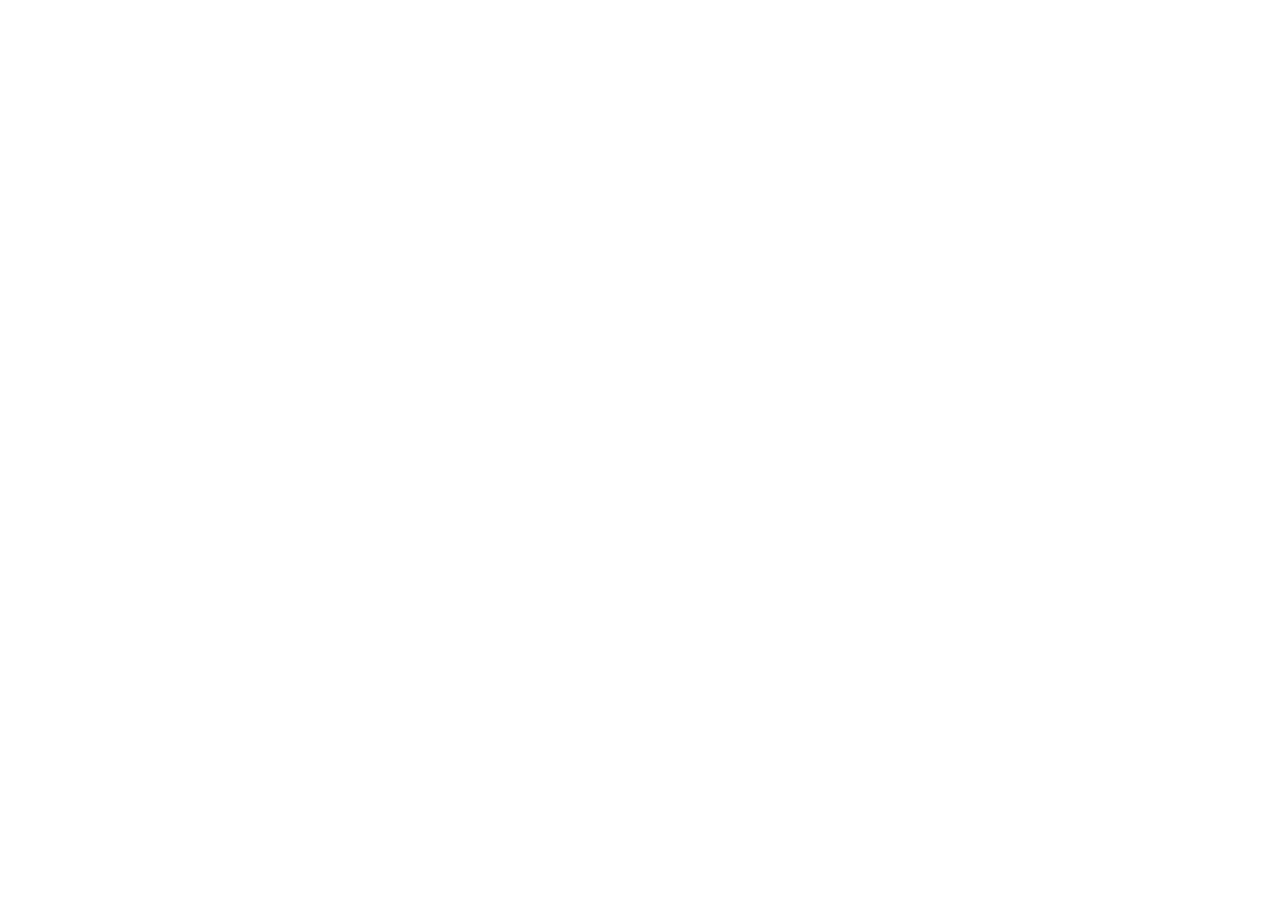
==== index.html @ 3bfc8def "habe you seen a alien" ====
<!DOCTYPE html>
<html>
<head>
  <!--
    If you are serving your web app in a path other than the root, change the
    href value below to reflect the base path you are serving from.

    The path provided below has to start and end with a slash "/" in order for
    it to work correctly.

    For more details:
    * https://developer.mozilla.org/en-US/docs/Web/HTML/Element/base

    This is a placeholder for base href that will be replaced by the value of
    the `--base-href` argument provided to `flutter build`.
  -->
  <base href="/">

  <meta charset="UTF-8">
  <meta content="IE=Edge" http-equiv="X-UA-Compatible">
  <meta name="description" content="A new Flutter project.">

  <!-- iOS meta tags & icons -->
  <meta name="apple-mobile-web-app-capable" content="yes">
  <meta name="apple-mobile-web-app-status-bar-style" content="black">
  <meta name="apple-mobile-web-app-title" content="myapp">
  <link rel="apple-touch-icon" href="icons/Icon-192.png">

  <!-- Favicon -->
  <link rel="icon" type="image/png" href="favicon.png"/>

  <title>myapp</title>
  <link rel="manifest" href="manifest.json">
</head>
<body>
  <script src="flutter_bootstrap.js" async></script>
</body>
</html>
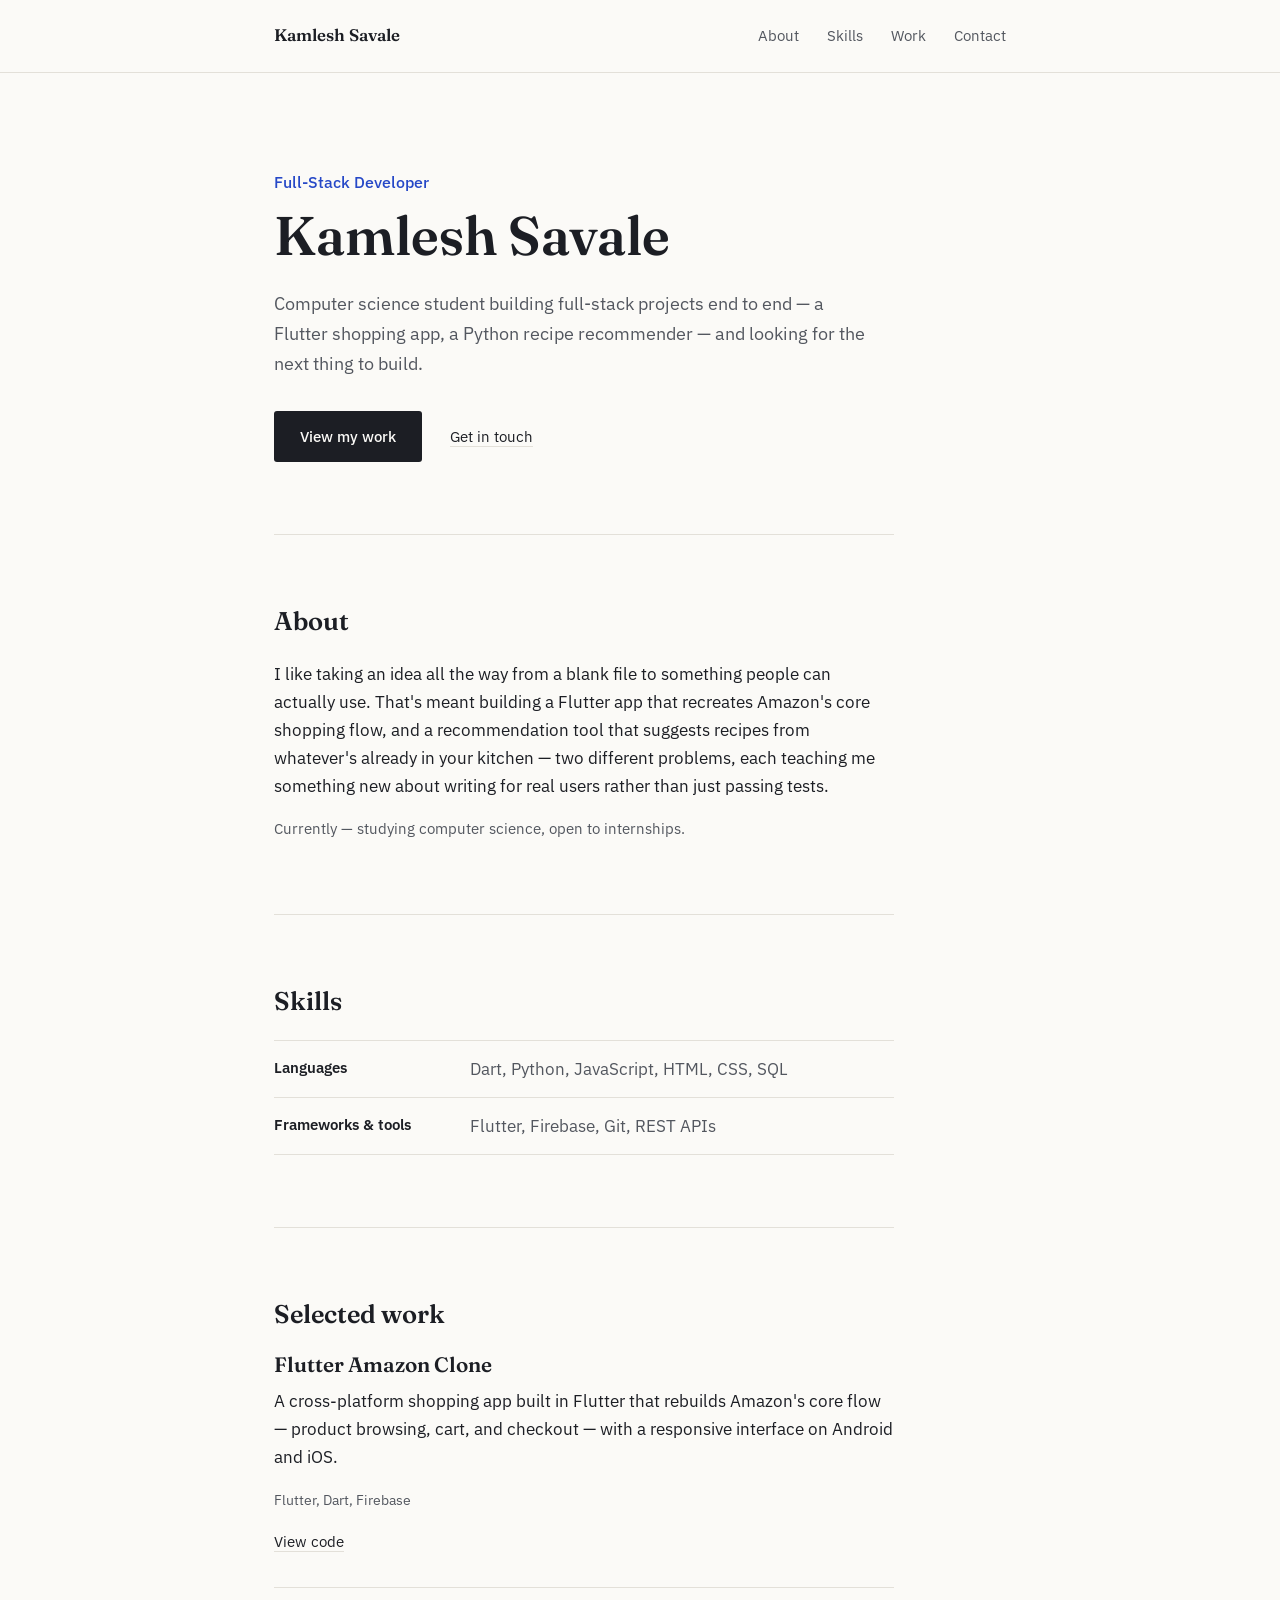
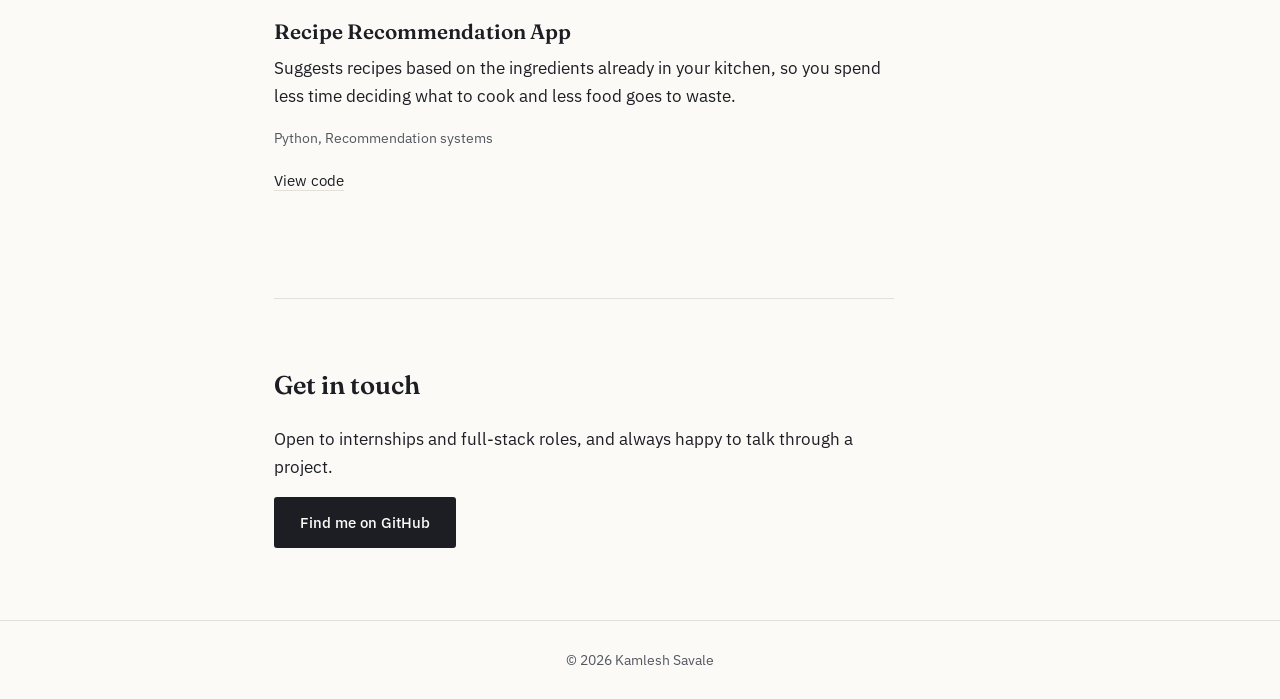
==== commit d88a2f5b: "Replace Flutter site with portfolio" ====
--- a/index.html
+++ b/index.html
@@ -1,38 +1,112 @@
 <!DOCTYPE html>
-<html>
+<html lang="en">
 <head>
-  <!--
-    If you are serving your web app in a path other than the root, change the
-    href value below to reflect the base path you are serving from.
-
-    The path provided below has to start and end with a slash "/" in order for
-    it to work correctly.
-
-    For more details:
-    * https://developer.mozilla.org/en-US/docs/Web/HTML/Element/base
-
-    This is a placeholder for base href that will be replaced by the value of
-    the `--base-href` argument provided to `flutter build`.
-  -->
-  <base href="/">
-
-  <meta charset="UTF-8">
-  <meta content="IE=Edge" http-equiv="X-UA-Compatible">
-  <meta name="description" content="A new Flutter project.">
-
-  <!-- iOS meta tags & icons -->
-  <meta name="apple-mobile-web-app-capable" content="yes">
-  <meta name="apple-mobile-web-app-status-bar-style" content="black">
-  <meta name="apple-mobile-web-app-title" content="myapp">
-  <link rel="apple-touch-icon" href="icons/Icon-192.png">
-
-  <!-- Favicon -->
-  <link rel="icon" type="image/png" href="favicon.png"/>
-
-  <title>myapp</title>
-  <link rel="manifest" href="manifest.json">
+<meta charset="UTF-8">
+<meta name="viewport" content="width=device-width, initial-scale=1.0">
+<title>Kamlesh Savale — Full-Stack Developer</title>
+<meta name="description" content="Portfolio of Kamlesh Savale, a computer science student and full-stack developer working across Flutter and Python.">
+<link rel="icon" href="data:image/svg+xml,<svg xmlns=%22http://www.w3.org/2000/svg%22 viewBox=%220 0 100 100%22><text y=%22.9em%22 font-size=%2290%22>💻</text></svg>">
+<link rel="preconnect" href="https://fonts.googleapis.com">
+<link rel="preconnect" href="https://fonts.gstatic.com" crossorigin>
+<link href="https://fonts.googleapis.com/css2?family=Fraunces:wght@400;500;600&family=IBM+Plex+Sans:wght@400;500;600;700&display=swap" rel="stylesheet">
+<link rel="stylesheet" href="style.css">
 </head>
 <body>
-  <script src="flutter_bootstrap.js" async></script>
+
+<header class="site-header">
+  <div class="header-inner">
+    <a href="#top" class="logo">Kamlesh Savale</a>
+    <nav class="site-nav" id="siteNav">
+      <a href="#about">About</a>
+      <a href="#skills">Skills</a>
+      <a href="#work">Work</a>
+      <a href="#contact">Contact</a>
+    </nav>
+    <button class="nav-toggle" id="navToggle" aria-expanded="false" aria-controls="siteNav">Menu</button>
+  </div>
+</header>
+
+<main id="top">
+  <section class="hero">
+    <p class="role">Full-Stack Developer</p>
+    <h1>Kamlesh Savale</h1>
+    <p class="intro">
+      Computer science student building full-stack projects end to end — a Flutter
+      shopping app, a Python recipe recommender — and looking for the next thing to build.
+    </p>
+    <div class="hero-actions">
+      <a href="#work" class="btn">View my work</a>
+      <a href="#contact" class="text-link">Get in touch</a>
+    </div>
+  </section>
+
+  <section id="about" class="section">
+    <h2>About</h2>
+    <div class="about-body">
+      <p>
+        I like taking an idea all the way from a blank file to something people can
+        actually use. That's meant building a Flutter app that recreates Amazon's core
+        shopping flow, and a recommendation tool that suggests recipes from whatever's
+        already in your kitchen — two different problems, each teaching me something new
+        about writing for real users rather than just passing tests.
+      </p>
+      <p class="status-line">Currently — studying computer science, open to internships.</p>
+    </div>
+  </section>
+
+  <section id="skills" class="section">
+    <h2>Skills</h2>
+    <dl class="skills-list">
+      <div class="skills-row">
+        <dt>Languages</dt>
+        <dd>Dart, Python, JavaScript, HTML, CSS, SQL</dd>
+      </div>
+      <div class="skills-row">
+        <dt>Frameworks &amp; tools</dt>
+        <dd>Flutter, Firebase, Git, REST APIs</dd>
+      </div>
+    </dl>
+  </section>
+
+  <section id="work" class="section">
+    <h2>Selected work</h2>
+
+    <article class="project">
+      <h3>Flutter Amazon Clone</h3>
+      <p>
+        A cross-platform shopping app built in Flutter that rebuilds Amazon's core
+        flow — product browsing, cart, and checkout — with a responsive interface on
+        Android and iOS.
+      </p>
+      <p class="project-meta">Flutter, Dart, Firebase</p>
+      <a href="https://github.com/Kamlesh2112" target="_blank" rel="noopener" class="text-link">View code</a>
+    </article>
+
+    <article class="project">
+      <h3>Recipe Recommendation App</h3>
+      <p>
+        Suggests recipes based on the ingredients already in your kitchen, so you spend
+        less time deciding what to cook and less food goes to waste.
+      </p>
+      <p class="project-meta">Python, Recommendation systems</p>
+      <a href="https://github.com/Kamlesh2112" target="_blank" rel="noopener" class="text-link">View code</a>
+    </article>
+  </section>
+
+  <section id="contact" class="section">
+    <h2>Get in touch</h2>
+    <p>
+      Open to internships and full-stack roles, and always happy to talk through a
+      project.
+    </p>
+    <a href="https://github.com/Kamlesh2112" target="_blank" rel="noopener" class="btn">Find me on GitHub</a>
+  </section>
+</main>
+
+<footer class="site-footer">
+  <p>&copy; <span id="year"></span> Kamlesh Savale</p>
+</footer>
+
+<script src="script.js"></script>
 </body>
 </html>
--- a/style.css
+++ b/style.css
@@ -0,0 +1,303 @@
+* {
+  margin: 0;
+  padding: 0;
+  box-sizing: border-box;
+}
+
+:root {
+  --bg: #FBFAF7;
+  --ink: #1C1E24;
+  --muted: #53575F;
+  --accent: #2648C7;
+  --line: #E3E0D9;
+  --font-display: 'Fraunces', serif;
+  --font-body: 'IBM Plex Sans', sans-serif;
+  --measure: 62ch;
+}
+
+html {
+  scroll-behavior: smooth;
+}
+
+body {
+  background: var(--bg);
+  color: var(--ink);
+  font-family: var(--font-body);
+  font-size: 17px;
+  line-height: 1.65;
+}
+
+h1, h2, h3 {
+  font-family: var(--font-display);
+  font-weight: 600;
+  line-height: 1.15;
+}
+
+a {
+  color: inherit;
+}
+
+:focus-visible {
+  outline: 2px solid var(--accent);
+  outline-offset: 3px;
+}
+
+/* Header */
+.site-header {
+  border-bottom: 1px solid var(--line);
+}
+
+.header-inner {
+  max-width: 780px;
+  margin: 0 auto;
+  padding: 22px 24px;
+  display: flex;
+  align-items: center;
+  justify-content: space-between;
+  gap: 24px;
+  position: relative;
+}
+
+.logo {
+  font-family: var(--font-display);
+  font-weight: 600;
+  font-size: 1.05rem;
+  text-decoration: none;
+}
+
+.site-nav {
+  display: flex;
+  gap: 28px;
+}
+
+.site-nav a {
+  text-decoration: none;
+  font-size: 0.95rem;
+  color: var(--muted);
+  transition: color 0.15s ease;
+}
+
+.site-nav a:hover {
+  color: var(--accent);
+}
+
+.nav-toggle {
+  display: none;
+  background: none;
+  border: 1px solid var(--line);
+  border-radius: 4px;
+  padding: 6px 14px;
+  font-family: var(--font-body);
+  font-size: 0.9rem;
+  color: var(--ink);
+  cursor: pointer;
+}
+
+/* Layout */
+main {
+  max-width: 780px;
+  margin: 0 auto;
+  padding: 0 24px;
+}
+
+.section {
+  padding: 72px 0;
+  border-top: 1px solid var(--line);
+  max-width: var(--measure);
+}
+
+.section h2 {
+  font-size: 1.6rem;
+  margin-bottom: 24px;
+}
+
+.section p {
+  margin-bottom: 16px;
+  max-width: var(--measure);
+}
+
+.section p:last-child {
+  margin-bottom: 0;
+}
+
+/* Hero */
+.hero {
+  padding: 96px 0 72px;
+  max-width: var(--measure);
+}
+
+.hero .role {
+  font-size: 1rem;
+  color: var(--accent);
+  margin-bottom: 10px;
+  font-weight: 500;
+}
+
+.hero h1 {
+  font-size: clamp(2.4rem, 6vw, 3.4rem);
+  margin-bottom: 20px;
+}
+
+.hero .intro {
+  font-size: 1.15rem;
+  color: var(--muted);
+  margin-bottom: 32px;
+  max-width: 54ch;
+}
+
+.hero-actions {
+  display: flex;
+  align-items: center;
+  gap: 28px;
+  flex-wrap: wrap;
+}
+
+/* Buttons & links */
+.btn {
+  display: inline-block;
+  background: var(--ink);
+  color: var(--bg);
+  text-decoration: none;
+  padding: 13px 26px;
+  border-radius: 3px;
+  font-size: 0.95rem;
+  font-weight: 500;
+  transition: background 0.15s ease;
+}
+
+.btn:hover {
+  background: var(--accent);
+}
+
+.text-link {
+  text-decoration: underline;
+  text-decoration-color: var(--line);
+  text-underline-offset: 4px;
+  color: var(--ink);
+  font-size: 0.95rem;
+  transition: text-decoration-color 0.15s ease, color 0.15s ease;
+}
+
+.text-link:hover {
+  color: var(--accent);
+  text-decoration-color: var(--accent);
+}
+
+/* About */
+.status-line {
+  color: var(--muted);
+  font-size: 0.95rem;
+}
+
+/* Skills */
+.skills-row {
+  display: grid;
+  grid-template-columns: 180px 1fr;
+  gap: 16px;
+  padding: 14px 0;
+  border-top: 1px solid var(--line);
+}
+
+.skills-row:last-child {
+  border-bottom: 1px solid var(--line);
+}
+
+.skills-row dt {
+  font-weight: 600;
+  font-size: 0.95rem;
+}
+
+.skills-row dd {
+  color: var(--muted);
+}
+
+/* Projects */
+.project {
+  padding: 32px 0;
+  border-top: 1px solid var(--line);
+}
+
+.project:first-of-type {
+  border-top: none;
+  padding-top: 0;
+}
+
+.project h3 {
+  font-size: 1.3rem;
+  margin-bottom: 10px;
+}
+
+.project-meta {
+  color: var(--muted);
+  font-size: 0.9rem;
+}
+
+/* Footer */
+.site-footer {
+  border-top: 1px solid var(--line);
+  padding: 28px 24px;
+  text-align: center;
+  color: var(--muted);
+  font-size: 0.85rem;
+}
+
+/* Hero entrance — one orchestrated moment, nothing else animates */
+@keyframes rise-in {
+  from { opacity: 0; transform: translateY(16px); }
+  to { opacity: 1; transform: translateY(0); }
+}
+
+.hero > * {
+  animation: rise-in 0.7s ease both;
+}
+.hero .role { animation-delay: 0s; }
+.hero h1 { animation-delay: 0.08s; }
+.hero .intro { animation-delay: 0.16s; }
+.hero .hero-actions { animation-delay: 0.24s; }
+
+@media (prefers-reduced-motion: reduce) {
+  .hero > * {
+    animation: none;
+  }
+  html {
+    scroll-behavior: auto;
+  }
+}
+
+/* Responsive */
+@media (max-width: 640px) {
+  .site-nav {
+    display: none;
+    position: absolute;
+    top: 100%;
+    left: 0;
+    right: 0;
+    background: var(--bg);
+    border-bottom: 1px solid var(--line);
+    flex-direction: column;
+    gap: 0;
+    padding: 8px 24px 16px;
+  }
+
+  .site-nav.open {
+    display: flex;
+  }
+
+  .site-nav a {
+    padding: 10px 0;
+    border-bottom: 1px solid var(--line);
+  }
+
+  .site-nav a:last-child {
+    border-bottom: none;
+  }
+
+  .nav-toggle {
+    display: inline-block;
+  }
+
+  .skills-row {
+    grid-template-columns: 1fr;
+    gap: 4px;
+  }
+}
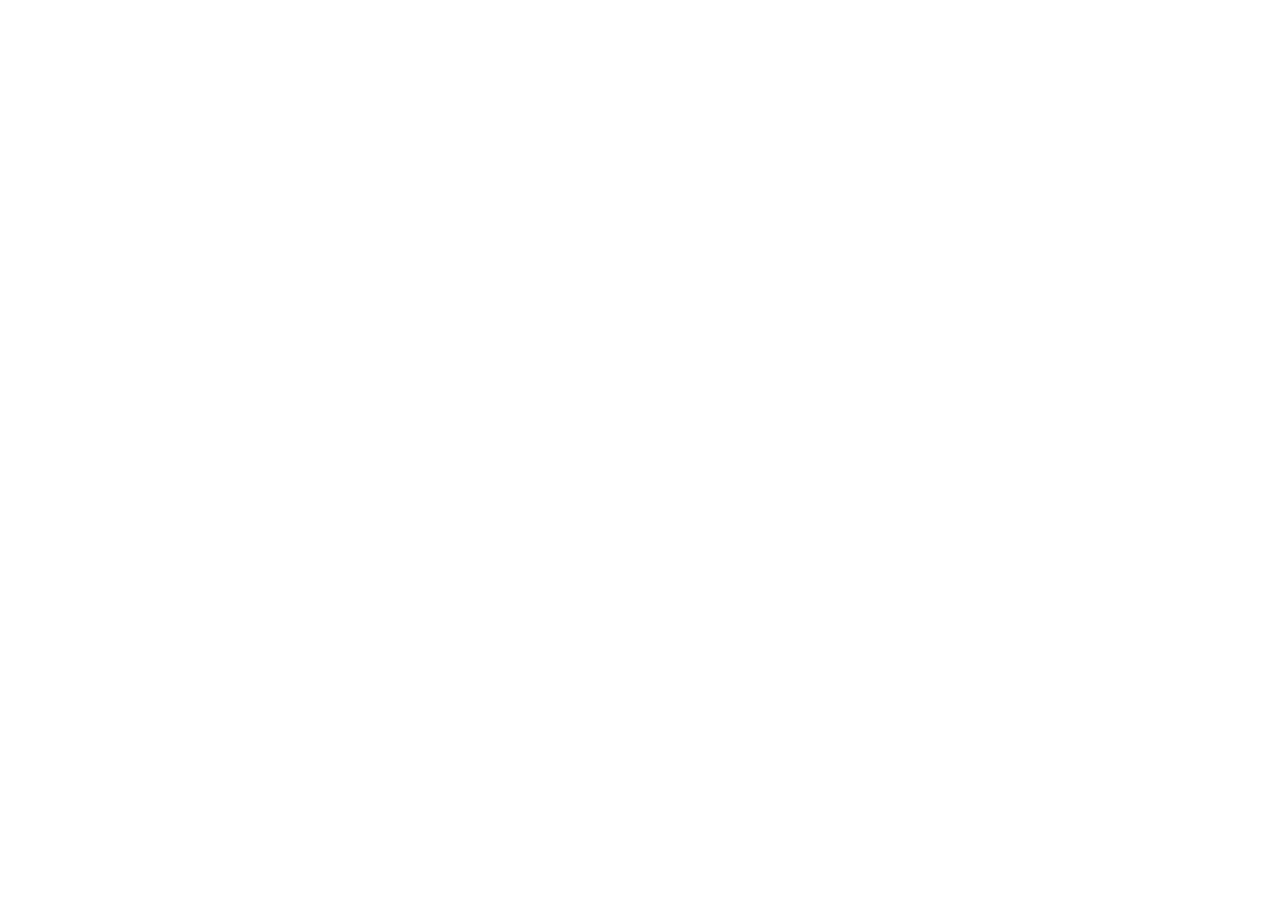
==== commit a8d995b8: "deploy: 08206a9d7bb2e28d857632fe84b90efc0c8feac8" ====
--- a/index.html
+++ b/index.html
@@ -1,112 +1,71 @@
 <!DOCTYPE html>
-<html lang="en">
+<html>
 <head>
-<meta charset="UTF-8">
-<meta name="viewport" content="width=device-width, initial-scale=1.0">
-<title>Kamlesh Savale — Full-Stack Developer</title>
-<meta name="description" content="Portfolio of Kamlesh Savale, a computer science student and full-stack developer working across Flutter and Python.">
-<link rel="icon" href="data:image/svg+xml,<svg xmlns=%22http://www.w3.org/2000/svg%22 viewBox=%220 0 100 100%22><text y=%22.9em%22 font-size=%2290%22>💻</text></svg>">
-<link rel="preconnect" href="https://fonts.googleapis.com">
-<link rel="preconnect" href="https://fonts.gstatic.com" crossorigin>
-<link href="https://fonts.googleapis.com/css2?family=Fraunces:wght@400;500;600&family=IBM+Plex+Sans:wght@400;500;600;700&display=swap" rel="stylesheet">
-<link rel="stylesheet" href="style.css">
+  <!--
+    If you are serving your web app in a path other than the root, change the
+    href value below to reflect the base path you are serving from.
+
+    The path provided below has to start and end with a slash "/" in order for
+    it to work correctly.
+
+    For more details:
+    * https://developer.mozilla.org/en-US/docs/Web/HTML/Element/base
+
+    This is a placeholder for base href that will be replaced by the value of
+    the `--base-href` argument provided to `flutter build`.
+  -->
+  <base href="/">
+
+  <meta charset="UTF-8">
+  <meta content="IE=Edge" http-equiv="X-UA-Compatible">
+  <meta name="description" content="Portfolio of Kamlesh Savale, a computer science student and full-stack developer working across Flutter and Python.">
+  <meta name="theme-color" content="#FFFFFF">
+  <meta property="og:title" content="Kamlesh Savale — Full-Stack Developer">
+  <meta property="og:description" content="Computer science student building full-stack projects end to end — a Flutter shopping app, a Python recipe recommender.">
+  <meta property="og:type" content="website">
+
+  <!-- iOS meta tags & icons -->
+  <meta name="mobile-web-app-capable" content="yes">
+  <meta name="apple-mobile-web-app-status-bar-style" content="default">
+  <meta name="apple-mobile-web-app-title" content="Kamlesh Savale">
+  <link rel="apple-touch-icon" href="icons/Icon-192.png">
+
+  <!-- Favicon -->
+  <link rel="icon" type="image/png" href="favicon.png"/>
+
+  <title>Kamlesh Savale — Full-Stack Developer</title>
+  <link rel="manifest" href="manifest.json">
+  <style>
+    html, body {
+      margin: 0;
+      padding: 0;
+      height: 100%;
+      background: #FFFFFF;
+      overflow: hidden;
+    }
+    @media (prefers-color-scheme: dark) {
+      html, body { background: #000000; }
+    }
+    body {
+      font-family: -apple-system, BlinkMacSystemFont, "SF Pro Display", "SF Pro Text",
+                   "Helvetica Neue", Inter, Arial, sans-serif;
+    }
+    flutter-view, flt-glass-pane {
+      display: block;
+      width: 100%;
+      height: 100%;
+    }
+  </style>
 </head>
 <body>
+  <!--
+    You can customize the "flutter_bootstrap.js" script.
+    This is useful to provide a custom configuration to the Flutter loader
+    or to give the user feedback during the initialization process.
 
-<header class="site-header">
-  <div class="header-inner">
-    <a href="#top" class="logo">Kamlesh Savale</a>
-    <nav class="site-nav" id="siteNav">
-      <a href="#about">About</a>
-      <a href="#skills">Skills</a>
-      <a href="#work">Work</a>
-      <a href="#contact">Contact</a>
-    </nav>
-    <button class="nav-toggle" id="navToggle" aria-expanded="false" aria-controls="siteNav">Menu</button>
-  </div>
-</header>
-
-<main id="top">
-  <section class="hero">
-    <p class="role">Full-Stack Developer</p>
-    <h1>Kamlesh Savale</h1>
-    <p class="intro">
-      Computer science student building full-stack projects end to end — a Flutter
-      shopping app, a Python recipe recommender — and looking for the next thing to build.
-    </p>
-    <div class="hero-actions">
-      <a href="#work" class="btn">View my work</a>
-      <a href="#contact" class="text-link">Get in touch</a>
-    </div>
-  </section>
-
-  <section id="about" class="section">
-    <h2>About</h2>
-    <div class="about-body">
-      <p>
-        I like taking an idea all the way from a blank file to something people can
-        actually use. That's meant building a Flutter app that recreates Amazon's core
-        shopping flow, and a recommendation tool that suggests recipes from whatever's
-        already in your kitchen — two different problems, each teaching me something new
-        about writing for real users rather than just passing tests.
-      </p>
-      <p class="status-line">Currently — studying computer science, open to internships.</p>
-    </div>
-  </section>
-
-  <section id="skills" class="section">
-    <h2>Skills</h2>
-    <dl class="skills-list">
-      <div class="skills-row">
-        <dt>Languages</dt>
-        <dd>Dart, Python, JavaScript, HTML, CSS, SQL</dd>
-      </div>
-      <div class="skills-row">
-        <dt>Frameworks &amp; tools</dt>
-        <dd>Flutter, Firebase, Git, REST APIs</dd>
-      </div>
-    </dl>
-  </section>
-
-  <section id="work" class="section">
-    <h2>Selected work</h2>
-
-    <article class="project">
-      <h3>Flutter Amazon Clone</h3>
-      <p>
-        A cross-platform shopping app built in Flutter that rebuilds Amazon's core
-        flow — product browsing, cart, and checkout — with a responsive interface on
-        Android and iOS.
-      </p>
-      <p class="project-meta">Flutter, Dart, Firebase</p>
-      <a href="https://github.com/Kamlesh2112" target="_blank" rel="noopener" class="text-link">View code</a>
-    </article>
-
-    <article class="project">
-      <h3>Recipe Recommendation App</h3>
-      <p>
-        Suggests recipes based on the ingredients already in your kitchen, so you spend
-        less time deciding what to cook and less food goes to waste.
-      </p>
-      <p class="project-meta">Python, Recommendation systems</p>
-      <a href="https://github.com/Kamlesh2112" target="_blank" rel="noopener" class="text-link">View code</a>
-    </article>
-  </section>
-
-  <section id="contact" class="section">
-    <h2>Get in touch</h2>
-    <p>
-      Open to internships and full-stack roles, and always happy to talk through a
-      project.
-    </p>
-    <a href="https://github.com/Kamlesh2112" target="_blank" rel="noopener" class="btn">Find me on GitHub</a>
-  </section>
-</main>
-
-<footer class="site-footer">
-  <p>&copy; <span id="year"></span> Kamlesh Savale</p>
-</footer>
-
-<script src="script.js"></script>
+    For more details:
+    * https://docs.flutter.dev/platform-integration/web/initialization
+  -->
+  <script src="flutter_bootstrap.js" async></script>
 </body>
 </html>
